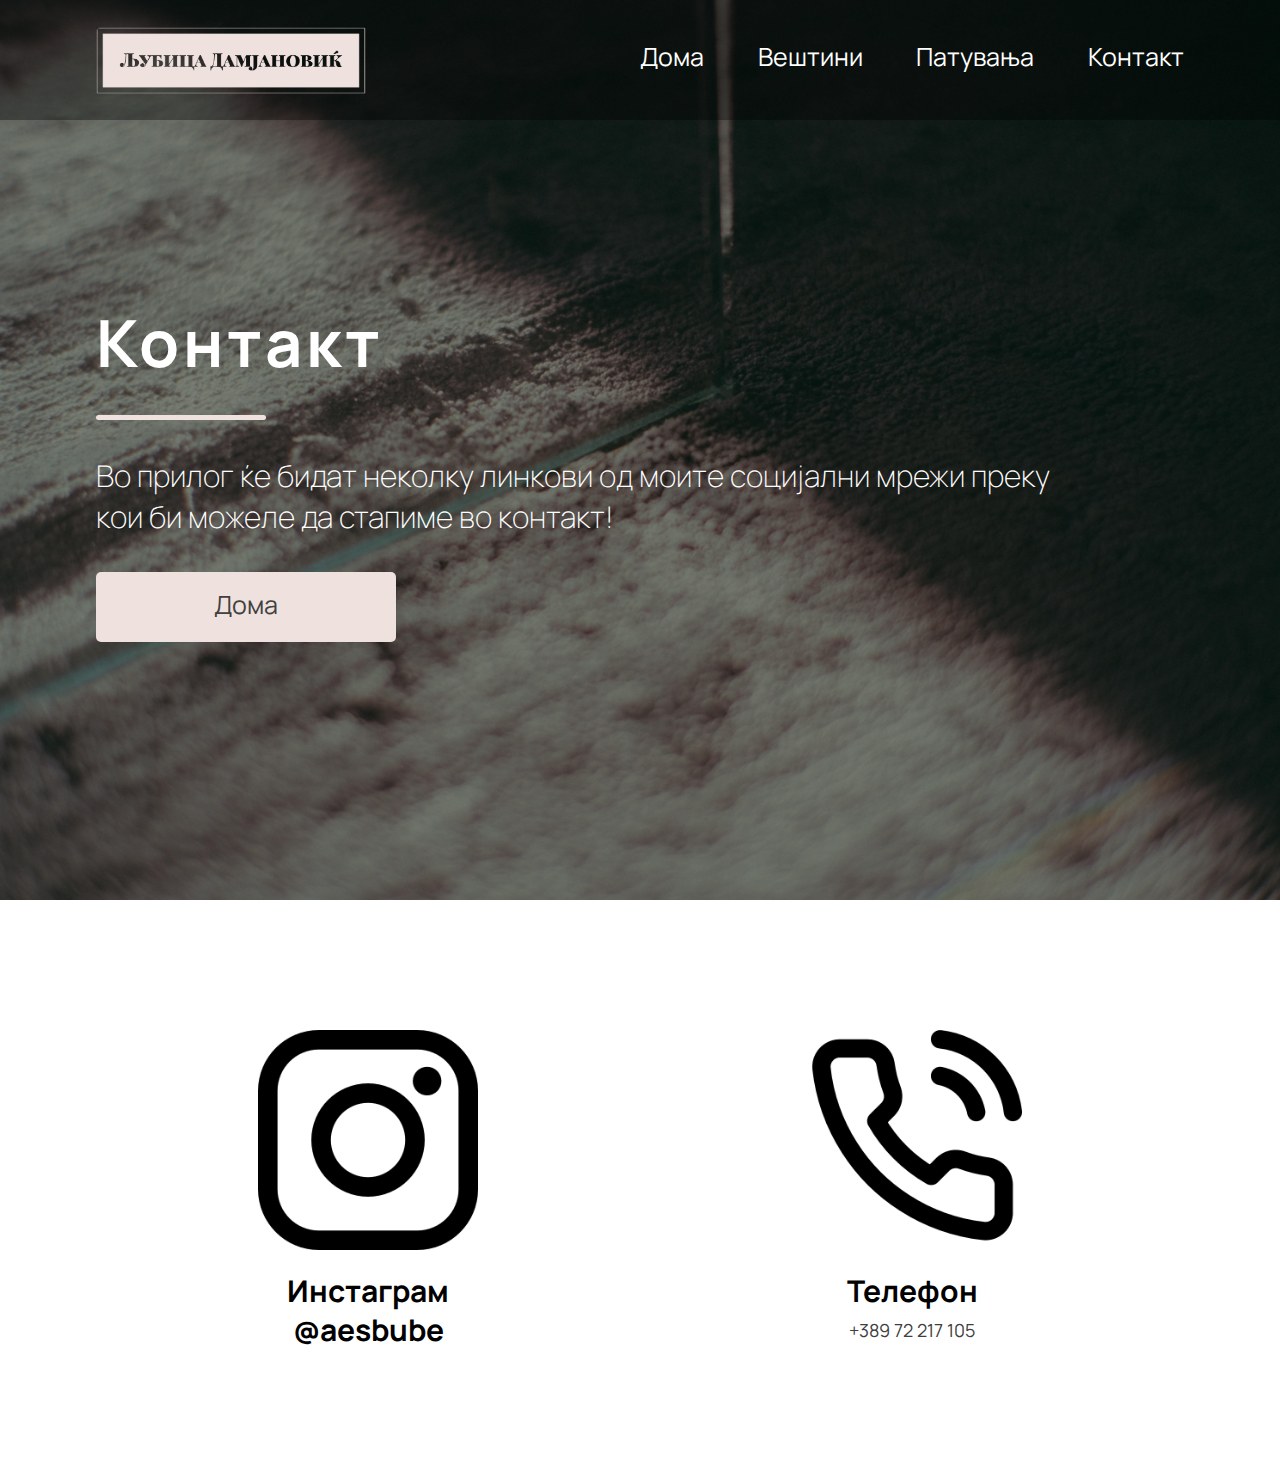
==== personalWebsite/contact.html @ 5e50877d "Add files via upload" ====
<!DOCTYPE html>
<html lang="en">
<head>
    <meta charset="UTF-8">
    <meta name="viewport" content="width=device-width, initial-scale=1.0">
    <title>Contact</title>
    <link rel="stylesheet" href="style.css">
</head>
<body>
<div class="head">
    <div class="background_picture1"></div>
    <div class="mainopacity"></div>
    <div class="opacity"></div>
    <div class="wrapper">
        <header>
            <div class="headcontent">
                <img src="images/logo.png" id="logo">
                <div class="menu">
                    <nav>
                        <ul>
                            <li><a href="index.html">Дома</a></li>
                            <li><a href="skills.html">Вештини</a></li>
                            <li><a href="travel.html">Патувања</a></li>
                            <li><a href="contact.html">Контакт</a></li>
                        </ul>
                    </nav>
                </div>
            </div>
        </header>
        <div class="title">
            <h1>Контакт</h1>
            <div class="underline"></div>
            <div class="paragraph1">
                <p>Во прилог ќе бидат неколку линкови од моите социјални мрежи преку кои би можеле да стапиме во контакт!</p>
                <div class="button">
                    <a href="index.html">Дома</a>
                </div>
            </div>
        </div>

    </div>

</div>

<section id="white3">
    <div class="wrapper">
        <div class="accomp">
            <div class="vtor">
                <div class="accomppic"><img src="images/instagram.png" class="accomplishments2"></div>
                <div class="links"><a href="#">Инстаграм </a></div>
                <div class="tekst"><p><a href="https://www.instagram.com/aesbube/">@aesbube</a></p></div>
            </div>
            <div class="tret">
                <div class="accomppic"><img src="images/phone.png" class="accomplishments2"></div>
                <div class="links"><a href="#">Телефон </a></div>
                <div class="tekst"><p>+389 72 217 105</p></div>
            </div>
        </div>

    </div>
</section>

</body>
</html>
---- personalWebsite/style.css ----
@font-face {
    font-family: Manrope;
    src: url(Manrope-VariableFont_wght.ttf);

}

* {
    font-family: Manrope;
    margin: 0;
    padding: 0;
    /* box-sizing: border-box; */
}

.head {
    width: 100%;
    height: 120px;
    position: relative;
    margin: 0 auto;
}

/* .background_picture #pic{
    width: 100%;
    height: 100vh;
} */
.background_picture {
    width: 100%;
    height: 100vh;
    z-index: -15;
    background: url(images/background.jpg);
    background-repeat: no-repeat;
    background-position: center;
    background-size: cover;
    position: absolute;
}

.background_picture1 {
    width: 100%;
    height: 100vh;
    z-index: -15;
    background: url(images/background1.jpg);
    background-repeat: no-repeat;
    background-position: center;
    background-size: cover;
    position: absolute;
}

.background_picture2 {
    width: 100%;
    height: 100vh;
    z-index: -15;
    background: url(images/background2.jpg);
    background-repeat: no-repeat;
    background-position: center;
    background-size: cover;
    position: absolute;
}

.background_picture3 {
    width: 100%;
    height: 100vh;
    z-index: -15;
    background: url(images/background3.jpg);
    background-repeat: no-repeat;
    background-position: center;
    background-size: cover;
    position: absolute;
}

.mainopacity {
    width: 100%;
    height: 100vh;
    position: absolute;
    opacity: 50%;
    background-color: black;
    z-index: -13;
}

.opacity {
    width: 100%;
    height: 120px;
    position: absolute;
    margin: 0 auto;
    background-color: black;
    opacity: 35%;
    z-index: -10;
}

.headcontent {
    margin: 0 auto;
    width: 100%;
    height: 120px;
    position: absolute;
}

.wrapper {
    max-width: 85%;
    height: 100%;
    margin: 0 auto;
    position: relative;
}

header {
    position: absolute;
    width: 100%;
    height: 120px;
    margin: 0 auto;
}

header .headcontent #logo {
    width: 270px;
    z-index: 100;
    margin-top: 27px;
}

header .headcontent nav {
    float: right;
    width: 50%;
    margin-top: -60px !important;

}

header .headcontent ul {
    text-align: right;
    display: flex;
    flex-direction: row;
    flex-wrap: nowrap;
    justify-content: space-between;
    align-items: center;
    position: relative;
}

header nav ul li {
    display: inline-block;
    list-style: none;
    position: relative;
    box-sizing: border-box;
}

header .headcontent nav ul li a {
    text-decoration: none;
    color: white;
    font-size: 25px;
    font-weight: 400;
}

header .headcontent nav ul li a:hover {
    transition: 0.5s;
    color: #efe1dd;
    /*color: black;*/
}

.title {
    width: 1000px;
    height: 667px;
    margin-top: 300px;
    position: absolute;
    z-index: 10;
}

.title h1 {
    font-size: 65px;
    color: white;
    letter-spacing: 4px;
    line-height: 85px;
    font-weight: bolder;
}

.underline {
    width: 170px;
    height: 5px;
    background-color: #efe1dd;
    position: absolute;
    border-radius: 15px;
    margin-top: 30px;
    z-index: 15;
}

.paragraph1 {
    position: absolute;
    width: 1000px;
    height: 100px;
    margin-top: 70px;
}

.paragraph1 p {
    font-size: 30px;
    color: white;
    font-weight: 200;
}

.button {
    position: absolute;
    width: 300px;
    height: 70px;
    border-radius: 5px;
    color: white;
    background-color: #efe1dd;
    border-style: none;
    margin-top: 35px;
    font-size: 25px;
}

.button {
    transition: all 0.3s ease 0s;
    display: flex;
    justify-content: center;
}

.button:hover {
    box-shadow: 9px 7px 51px -9px rgba(0, 0, 0, 0.75);
}

.button a {
    position: absolute;
    padding-top: 15px;
    text-decoration: none;
    color: #404040;
}

html {
    scroll-behavior: smooth;
}

/* ================================================ */

#white1 {
    width: 100%;
    position: relative;
    display: block;
    height: 124vh;
    background-color: white;
    /*z-index: -20;*/
    z-index: -20;
}

#white2 {
    width: 100%;
    position: relative;
    display: block;
    height: 30vh;
    background-color: white;
    /*z-index: -20;*/
    z-index: -20;
}

#white3 {
    width: 100%;
    position: relative;
    display: block;
    height: 30vh;
    background-color: white;
    /*z-index: -20;*/
    z-index: -20;
}

.accomp {
    margin-top: 910px;
    display: flex;
    flex-direction: row;
    flex-wrap: nowrap;
    justify-content: space-between;
    align-items: stretch;
    position: relative;
}

.accomp a {
    text-decoration: none;
    color: black;
    font-size: 30px;
    font-weight: bold;
}

.links {
    display: flex;
    justify-content: center;
}

.accomppic {
    width: 220px;
    height: 220px;
    margin: 0 auto;
    margin-bottom: 20px;
}

.accomppic1 {
    width: 220px;
    height: 220px;
    margin: 0 auto;
    margin-bottom: 50px;
}

.accomplishments {
    width: 220px;
    height: 220px;
    box-sizing: border-box;
    border-radius: 120px;
}

.prv, .vtor, .tret, .chetvrt {
    width: 400px;
    height: 400px;
}

#white3 .prv, #white3 .vtor, #white3 .tret, #white3 .chetvrt {
    width: 900px;
    height: 450px;
}

.accomplishments1 {
    width: 220px;
    height: 260px;
    box-sizing: border-box;
    border-radius: 40px;
}

.accomplishments2 {
    width: 220px;
    height: 220px;
    box-sizing: border-box;
    border-radius: 40px;
}

h3 {
    font-size: 35px;
    font-weight: 800;
    text-align: center;
}

.tekst {
    width: 80%;
    margin: 0 auto;
    margin-top: 5px;
}

.tekst p {
    text-align: center;
    font-size: 18px;
    color: #404040;
    font-weight: 400;
    line-height: 28px;
}

.white2 {
    margin-top: 3%;
    width: 100%;
    height: 650px;
    display: block;
    position: absolute;
    z-index: 10;
}

.white2 .pic2 {
    width: 100%;
    height: 650px;
    position: absolute;
    z-index: 10;
}

.white2 .pic2 #pic2 {
    width: 100%;
    height: 650px;
}

.opacity2 {
    width: 100%;
    height: 650px;
    position: absolute;
    opacity: 50%;
    background-color: black;
    z-index: 15;
    margin-top: 3%;
}

.whcontent {
    width: 100%;
    height: 650px;
    position: absolute;
    z-index: 16;
    margin-top: 3%;
}

.maincont {
    margin: 0 auto;
    width: 100%;
    height: 650px;
    position: absolute;
    box-sizing: border-box;
    padding: 120px;
}

h2 {
    text-align: center;
    color: white;
    font-size: 60px;
    font-weight: 800;
    margin-top: 10px;
}

.und {
    width: 170px;
    height: 5px;
    margin: 0 auto;
}

.underline1 {
    width: 170px;
    height: 5px;
    background-color: #efe1dd;
    position: absolute;
    border-radius: 15px;
    margin-top: 20px;
    z-index: 15;
}

.parag {
    display: block;
    padding-top: 60px;
    width: 70%;
    height: 100px;
    margin: 0 auto;
}

.parag p {
    font-size: 25px;
    color: white;
    font-weight: 400;
    text-align: center;
}

.button1 {
    width: 300px;
    height: 70px;
    margin: 0 auto;
    padding-top: 30px;
}

.tekst а {
    text-decoration: none;

}
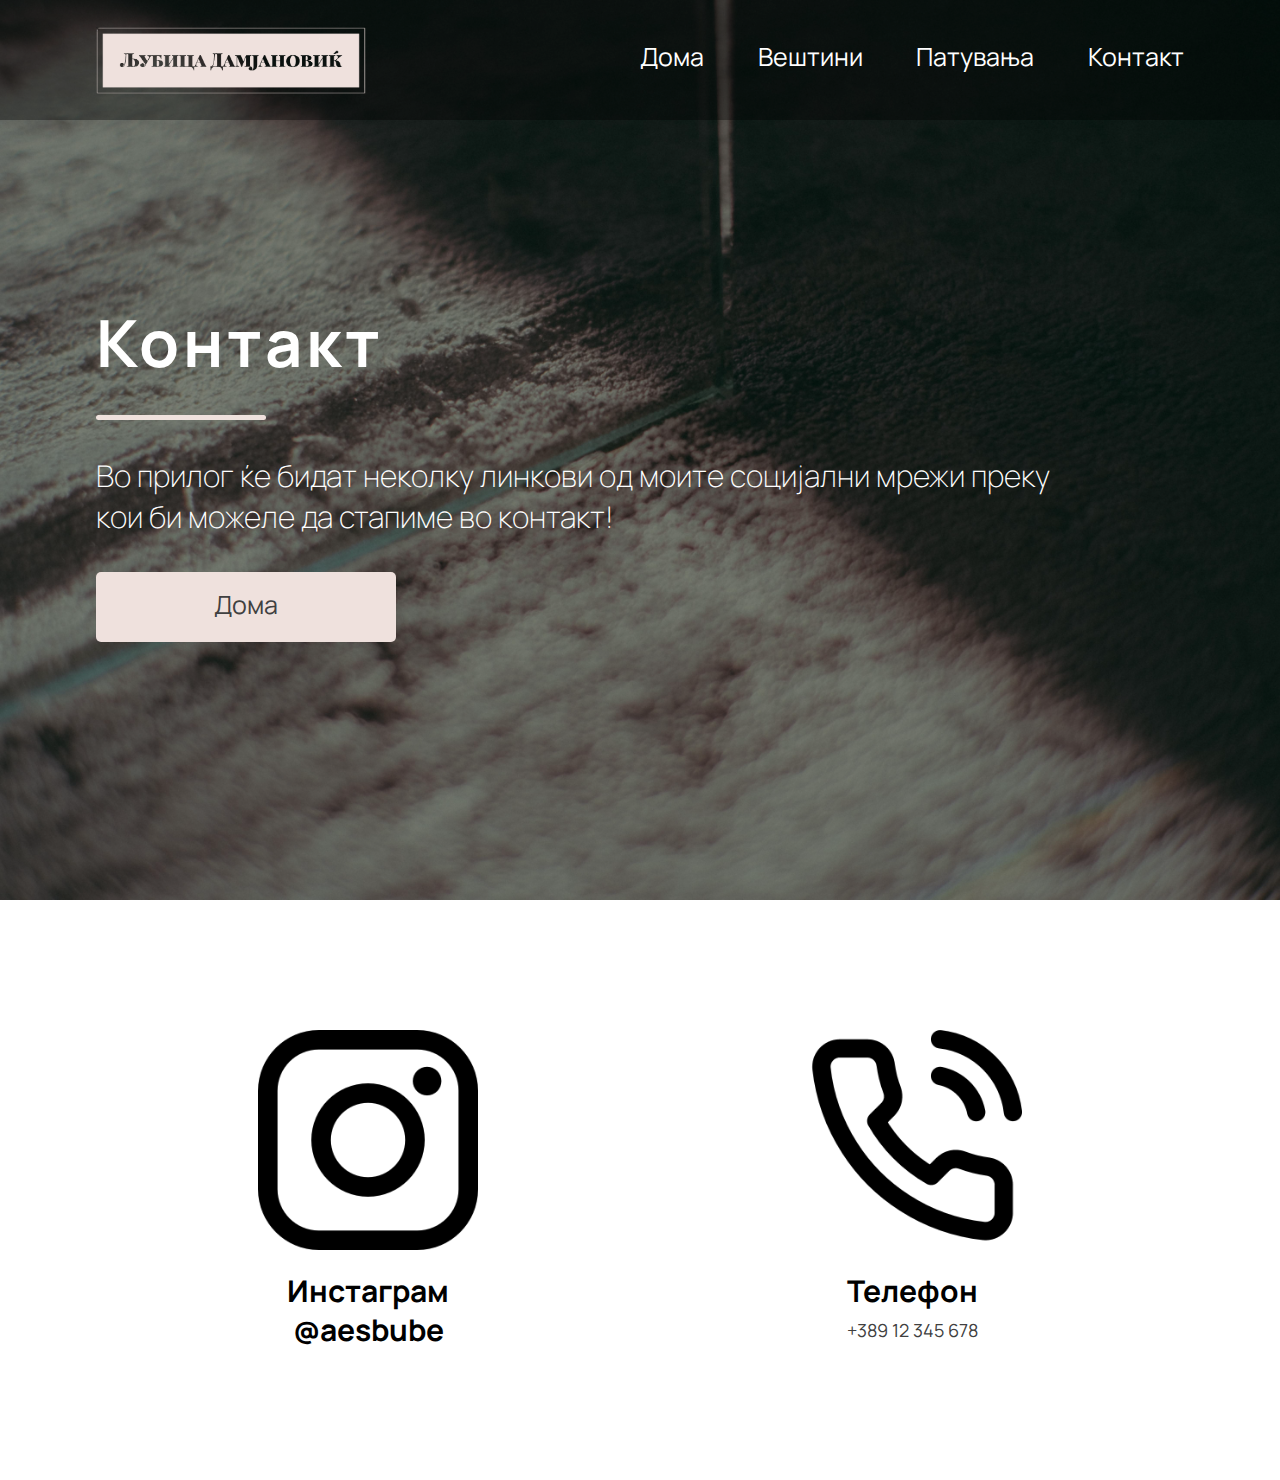
==== commit e5abc8d7: "Update contact.html" ====
--- a/personalWebsite/contact.html
+++ b/personalWebsite/contact.html
@@ -53,7 +53,7 @@
             <div class="tret">
                 <div class="accomppic"><img src="images/phone.png" class="accomplishments2"></div>
                 <div class="links"><a href="#">Телефон </a></div>
-                <div class="tekst"><p>+389 72 217 105</p></div>
+                <div class="tekst"><p>+389 12 345 678</p></div>
             </div>
         </div>
 
@@ -61,4 +61,4 @@
 </section>
 
 </body>
-</html>+</html>
